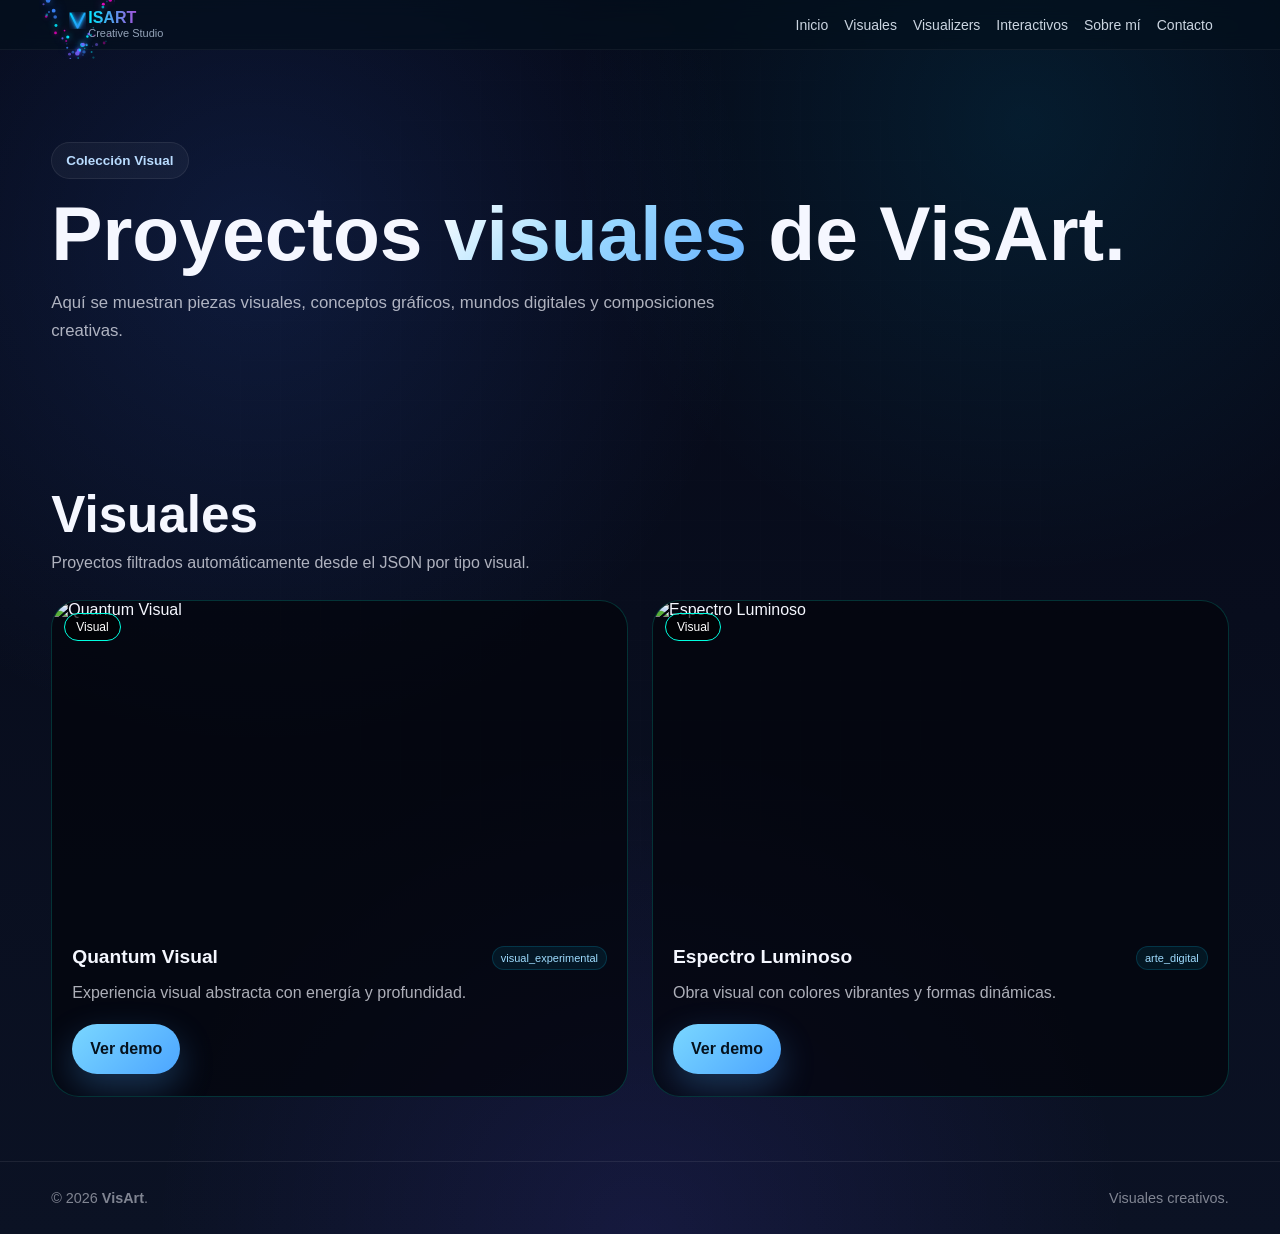
==== visuales/index.html @ d6d8d255 "Add index.html for Visuales page structure This file contains the HTML structure for the Visuales pa" ====
<!DOCTYPE html>
<html lang="es">
<head>
  <meta charset="UTF-8" />
  <meta name="viewport" content="width=device-width, initial-scale=1.0" />

  <title>Visuales | VisArt</title>
  <meta name="google" content="notranslate">
  <meta name="description" content="Galería de proyectos visuales de VisArt." />

  <link rel="stylesheet" href="../style.css">
</head>

<body>
  <div class="bg-grid"></div>

  <header class="header">
    <div class="container header-inner">

      <a href="../" class="brand" aria-label="Ir al inicio de VisArt">
        <div class="brand-mark">
          <svg viewBox="0 0 100 100" class="v-nav" aria-hidden="true">
            <defs>
              <linearGradient id="vGradient" x1="0%" y1="0%" x2="100%" y2="100%">
                <stop offset="0%" stop-color="#00d4ff"/>
                <stop offset="100%" stop-color="#3b82f6"/>
              </linearGradient>
            </defs>
            <path d="M10 10 L50 90 L90 10" />
          </svg>

          <canvas class="v-canvas" aria-hidden="true"></canvas>
        </div>

        <div class="brand-text">
          <span>ISART</span>
          <small>Creative Studio</small>
        </div>
      </a>

      <nav class="nav-links" aria-label="Navegación principal">
        <a href="../">Inicio</a>
        <a href="../visuales/">Visuales</a>
        <a href="../visualizers/">Visualizers</a>
        <a href="../interactivos/">Interactivos</a>
        <a href="../#sobre-mi">Sobre mí</a>
        <a href="../#contacto">Contacto</a>
      </nav>

    </div>
  </header>

  <main>
    <section class="hero" id="inicio">
      <div class="container">
        <div class="hero-content">
          <div class="eyebrow">Colección Visual</div>

          <h1>
            Proyectos <span>visuales</span> de VisArt.
          </h1>

          <p>
            Aquí se muestran piezas visuales, conceptos gráficos, mundos digitales y composiciones creativas.
          </p>
        </div>
      </div>
    </section>

    <section class="section" id="proyectos">
      <div class="container">
        <div class="section-head">
          <h2>Visuales</h2>
          <p>Proyectos filtrados automáticamente desde el JSON por tipo visual.</p>
        </div>

        <div class="projects-grid" id="projects-container"></div>
      </div>
    </section>
  </main>

  <footer>
    <div class="container footer-line">
      <div>© 2026 <strong>VisArt</strong>.</div>
      <div>Visuales creativos.</div>
    </div>
  </footer>

  <script src="../script.js"></script>
</body>
</html>
---- style.css ----
:root {
  --bg: #050816;
  --bg2: #0b1224;
  --panel: rgba(255, 255, 255, .06);
  --panel-border: rgba(255, 255, 255, .1);
  --text: #f5f7ff;
  --muted: rgba(245, 247, 255, .7);
  --soft: rgba(245, 247, 255, .5);
  --blue1: #7ad7ff;
  --blue2: #4ca5ff;
  --glow: rgba(76, 165, 255, .28);
  --radius: 24px;
  --shadow: 0 20px 60px rgba(0, 0, 0, .35);
  --max: 1200px;
}

* {
  box-sizing: border-box;
}

html {
  scroll-behavior: smooth;
}

body {
  margin: 0;
  font-family: Arial, Helvetica, sans-serif;
  color: var(--text);
  background:
    radial-gradient(circle at 20% 20%, rgba(60, 120, 255, .15), transparent 35%),
    radial-gradient(circle at 80% 10%, rgba(0, 200, 255, .10), transparent 30%),
    radial-gradient(circle at 50% 100%, rgba(100, 80, 255, .12), transparent 35%),
    linear-gradient(180deg, var(--bg), var(--bg2));
  min-height: 100vh;
  overflow-x: hidden;
}

a {
  color: inherit;
  text-decoration: none;
}

.container {
  width: min(var(--max), 92%);
  margin: 0 auto;
}

.bg-grid {
  position: fixed;
  inset: 0;
  pointer-events: none;
  background-image:
    linear-gradient(rgba(255, 255, 255, .035) 1px, transparent 1px),
    linear-gradient(90deg, rgba(255, 255, 255, .035) 1px, transparent 1px);
  background-size: 40px 40px;
  mask-image: radial-gradient(circle at center, black 45%, transparent 90%);
  opacity: .25;
  z-index: 0;
}

.header {
  position: sticky;
  top: 0;
  z-index: 1000;
  backdrop-filter: blur(10px);
  background: rgba(4, 16, 29, 0.65);
  border-bottom: 1px solid rgba(255, 255, 255, 0.05);
}

.header-inner {
  max-width: 1200px;
  margin: 0 auto;
  padding: 10px 16px;
  display: flex;
  align-items: center;
  justify-content: space-between;
  gap: 18px;
}

.brand {
  display: flex;
  align-items: center;
  gap: 1px;
  flex-shrink: 0;
  min-width: max-content;
}

.brand-mark {
  position: relative;
  width: 20px;
  height: 20px;
  min-width: 20px;
  max-width: 20px;
  flex: 0 0 20px;

  border-radius: 6px;
  display: flex;
  align-items: center;
  justify-content: center;

  overflow: visible;
  background: transparent;
  box-shadow: none;
  border: none;
  
}

.v-nav {
  position: relative;
  z-index: 2;
  display: block;
  width: 86%;
  height: 86%;
  transform: translateY(-4px);
}

.v-nav path {
  fill: none;
  stroke: url(#vGradient);
  stroke-width: 11;
  stroke-linecap: round;
  stroke-linejoin: round;
  stroke-dasharray: 200;
  stroke-dashoffset: 200;
  filter:
    drop-shadow(0 0 8px #00d4ff)
    drop-shadow(0 0 18px #3b82f6);
  animation:
    drawV 2s ease-out forwards,
    glowV 3s infinite ease-in-out;
}

.v-canvas {
  position: absolute;
  left: -28px;
  top: -24px;
  width: calc(100% + 56px);
  height: calc(100% + 48px);
  pointer-events: none;
  z-index: 4;
}

.brand-text span {
  display: block;
  font-weight: 700;
  font-size: 16px;
  line-height: 1;
  background: linear-gradient(90deg, #00eaff, #ff00c8);
  -webkit-background-clip: text;
  -webkit-text-fill-color: transparent;
}

.brand-text small {
  display: block;
  margin-top: 2px;
  font-size: 11px;
  line-height: 1;
  color: #94a3b8;
}

.nav-links {
  display: flex;
  align-items: center;
  gap: 16px;
  flex-wrap: wrap;
  justify-content: flex-end;
}

.nav-links a {
  font-size: 14px;
  color: #cbd5e1;
  position: relative;
  transition: 0.3s;
  white-space: nowrap;
}

.nav-links a:hover {
  color: #fff;
}

.nav-links a::after {
  content: "";
  position: absolute;
  left: 0;
  bottom: -4px;
  width: 0%;
  height: 2px;
  background: linear-gradient(90deg, #00d4ff, #3b82f6);
  transition: 0.3s;
}

.nav-links a:hover::after {
  width: 100%;
}

.nav-cta {
  padding: 6px 12px;
  border-radius: 8px;
  background: linear-gradient(135deg, #00d4ff, #3b82f6);
  color: #04101d !important;
  font-weight: 600;
}

.nav-cta::after {
  display: none;
}

.hero {
  position: relative;
  z-index: 1;
  padding: 92px 0 58px;
}

.hero-grid {
  display: grid;
  grid-template-columns: 1.15fr .85fr;
  gap: 28px;
  align-items: center;
}

.hero-content p {
  color: var(--muted);
  font-size: 1.05rem;
  line-height: 1.7;
  max-width: 680px;
}

h1 {
  font-size: clamp(2.6rem, 6vw, 5.2rem);
  line-height: .96;
  margin: 0 0 18px;
}

h1 span {
  background: linear-gradient(135deg, #ffffff, #9fdcff 45%, #66b2ff 100%);
  -webkit-background-clip: text;
  background-clip: text;
  color: transparent;
}

.eyebrow {
  display: inline-flex;
  align-items: center;
  gap: 10px;
  padding: 10px 14px;
  border-radius: 999px;
  background: rgba(255, 255, 255, .04);
  border: 1px solid rgba(255, 255, 255, .08);
  color: #b9dcff;
  font-weight: 700;
  font-size: .84rem;
  margin-bottom: 18px;
}

.hero-actions {
  display: flex;
  align-items: center;
  gap: 12px;
  flex-wrap: wrap;
  margin-top: 24px;
}

.hero-points {
  display: flex;
  gap: 10px;
  flex-wrap: wrap;
  margin-top: 22px;
}

.hero-points span {
  padding: 8px 12px;
  border-radius: 999px;
  background: rgba(255, 255, 255, .05);
  border: 1px solid rgba(255, 255, 255, .08);
  color: var(--soft);
  font-size: .86rem;
}

.btn {
  display: inline-flex;
  align-items: center;
  justify-content: center;
  gap: 10px;
  min-height: 50px;
  padding: 0 18px;
  border-radius: 999px;
  font-weight: 800;
  transition: .22s ease;
}

.btn:hover {
  transform: translateY(-2px);
}

.btn-primary {
  color: #05111d;
  background: linear-gradient(135deg, var(--blue1), var(--blue2));
  box-shadow: 0 14px 35px var(--glow);
}

.btn-secondary {
  color: #fff;
  background: rgba(255, 255, 255, .04);
  border: 1px solid rgba(255, 255, 255, .1);
}

.hero-card {
  position: relative;
  padding: 24px;
  border-radius: 30px;
  background: linear-gradient(180deg, rgba(255, 255, 255, .08), rgba(255, 255, 255, .04));
  border: 1px solid rgba(255, 255, 255, .1);
  box-shadow: var(--shadow);
  display: flex;
  flex-direction: column;
  justify-content: space-between;
  min-height: 420px;
}

.hero-visual {
  position: relative;
  height: 100%;
  aspect-ratio: 16 / 9;
  border-radius: 24px;
  overflow: hidden;
  background: black;
  display: flex;
  align-items: center;
  justify-content: center;
}

.bg-video {
  position: absolute;
  inset: 0;
  width: 100%;
  height: 100%;
  object-fit: cover;
  z-index: 1;
}

#bgFX {
  position: absolute;
  inset: 0;
  z-index: 2;
  pointer-events: none;
}

.hero-mini-stats {
  display: flex;
  gap: 12px;
  margin-top: 15px;
}

.mini {
  flex: 1;
  padding: 12px;
  border-radius: 12px;
  background: rgba(255, 255, 255, 0.05);
  text-align: center;
  border: 1px solid rgba(255, 255, 255, 0.08);
}

.mini strong {
  display: block;
  font-size: 14px;
  background: linear-gradient(90deg, #00eaff, #ff00c8);
  -webkit-background-clip: text;
  -webkit-text-fill-color: transparent;
}

.mini small {
  font-size: 11px;
  color: var(--soft);
}

.section {
  position: relative;
  z-index: 1;
  padding: 64px 0;
}

.section-head {
  margin-bottom: 28px;
}

.section-head h2 {
  font-size: clamp(2rem, 4vw, 3.2rem);
  margin: 0 0 10px;
}

.section-head p {
  color: var(--muted);
  margin: 0;
}

.projects-grid {
  display: grid;
  grid-template-columns: repeat(auto-fit, minmax(300px, 1fr));
  gap: 24px;
}

.project-card {
  position: relative;
  overflow: hidden;
  border-radius: 28px;
  border: 1px solid rgba(0, 255, 220, 0.18);
  background: rgba(3, 5, 12, 0.72);
  transition: transform 0.35s ease, box-shadow 0.35s ease, border-color 0.35s ease;
}

.project-card:hover {
  transform: translateY(-10px) scale(1.025);
  border-color: rgba(0, 255, 220, 0.55);
  box-shadow: 0 0 28px rgba(0, 255, 220, 0.25);
}

.project-thumb {
  position: relative;
  aspect-ratio: 16 / 9;
  overflow: hidden;
}

.project-thumb img {
  width: 100%;
  height: 100%;
  object-fit: cover;
  transition: 0.5s;
}

.project-card:hover .project-thumb img {
  transform: scale(1.08);
}

.project-badge {
  position: absolute;
  top: 12px;
  left: 12px;
  padding: 6px 11px;
  border-radius: 999px;
  background: rgba(0, 0, 0, 0.68);
  color: #fff;
  border: 1px solid #00ffe0;
  font-size: 12px;
}

.project-body {
  padding: 22px 20px;
}

.project-top {
  display: flex;
  align-items: flex-start;
  justify-content: space-between;
  gap: 12px;
  margin-bottom: 10px;
}

.project-top h3 {
  margin: 0;
  font-size: 1.2rem;
}

.project-tag {
  flex-shrink: 0;
  font-size: 11px;
  color: #9fdcff;
  padding: 5px 8px;
  border-radius: 999px;
  background: rgba(0, 212, 255, .08);
  border: 1px solid rgba(0, 212, 255, .16);
}

.project-body p {
  color: var(--muted);
  line-height: 1.6;
  margin: 0 0 18px;
}

.project-actions {
  display: flex;
  align-items: center;
  gap: 10px;
}

.about-grid {
  display: grid;
  grid-template-columns: 1fr 1fr;
  gap: 24px;
}

.glass {
  border-radius: 28px;
  padding: 24px;
  background: linear-gradient(180deg, rgba(255, 255, 255, .06), rgba(255, 255, 255, .035));
  border: 1px solid rgba(255, 255, 255, .1);
}

.glass h3,
.glass h2 {
  margin-top: 0;
}

.glass p {
  color: var(--muted);
  line-height: 1.6;
}

.skills {
  display: flex;
  flex-wrap: wrap;
  gap: 10px;
  margin-top: 16px;
}

.skills span {
  padding: 8px 10px;
  border-radius: 999px;
  background: rgba(255, 255, 255, .05);
  border: 1px solid rgba(255, 255, 255, .08);
  color: var(--soft);
  font-size: .84rem;
}

.contact-box {
  text-align: center;
}

footer {
  position: relative;
  z-index: 1;
  padding: 28px 0;
  border-top: 1px solid rgba(255, 255, 255, .08);
}

.footer-line {
  display: flex;
  align-items: center;
  justify-content: space-between;
  gap: 16px;
  color: var(--soft);
  font-size: .9rem;
}

@keyframes drawV {
  from {
    stroke-dashoffset: 200;
  }

  to {
    stroke-dashoffset: 0;
  }
}

@keyframes glowV {
  0%, 100% {
    filter:
      drop-shadow(0 0 4px #00d4ff)
      drop-shadow(0 0 10px #3b82f6);
  }

  50% {
    filter:
      drop-shadow(0 0 12px #00d4ff)
      drop-shadow(0 0 24px #3b82f6);
  }
}

@media (max-width: 980px) {
  .hero-grid {
    grid-template-columns: 1fr;
  }

  .hero-card {
    min-height: 360px;
  }

  .about-grid {
    grid-template-columns: 1fr;
  }
}

@media (max-width: 768px) {
  .header-inner {
    padding: 8px 12px;
    align-items: center;
  }

  .brand-mark {
    width: 20px;
    height: 20px;
    min-width: 20px;
    max-width: 20px;
    flex: 0 0 20px;
  }

  .brand-text span {
    font-size: 14px;
  }

  .brand-text small {
    font-size: 10px;
  }

  .nav-links {
    gap: 10px;
  }

  .nav-links a {
    font-size: 12px;
  }

  .nav-cta {
    padding: 5px 9px;
  }

  .hero {
    padding-top: 64px;
  }

  .btn {
    min-height: 44px;
    padding: 0 14px;
    font-size: 13px;
  }

  .projects-grid {
    grid-template-columns: 1fr;
  }

  .hero-mini-stats {
    flex-direction: column;
  }

  .footer-line {
    flex-direction: column;
    text-align: center;
  }
}

@media (max-width: 520px) {
  .header-inner {
    flex-direction: column;
    align-items: flex-start;
  }

  .nav-links {
    justify-content: flex-start;
    width: 100%;
  }

  h1 {
    font-size: clamp(2.3rem, 13vw, 3.8rem);
  }

  .hero-card {
    padding: 16px;
    min-height: 300px;
  }
}
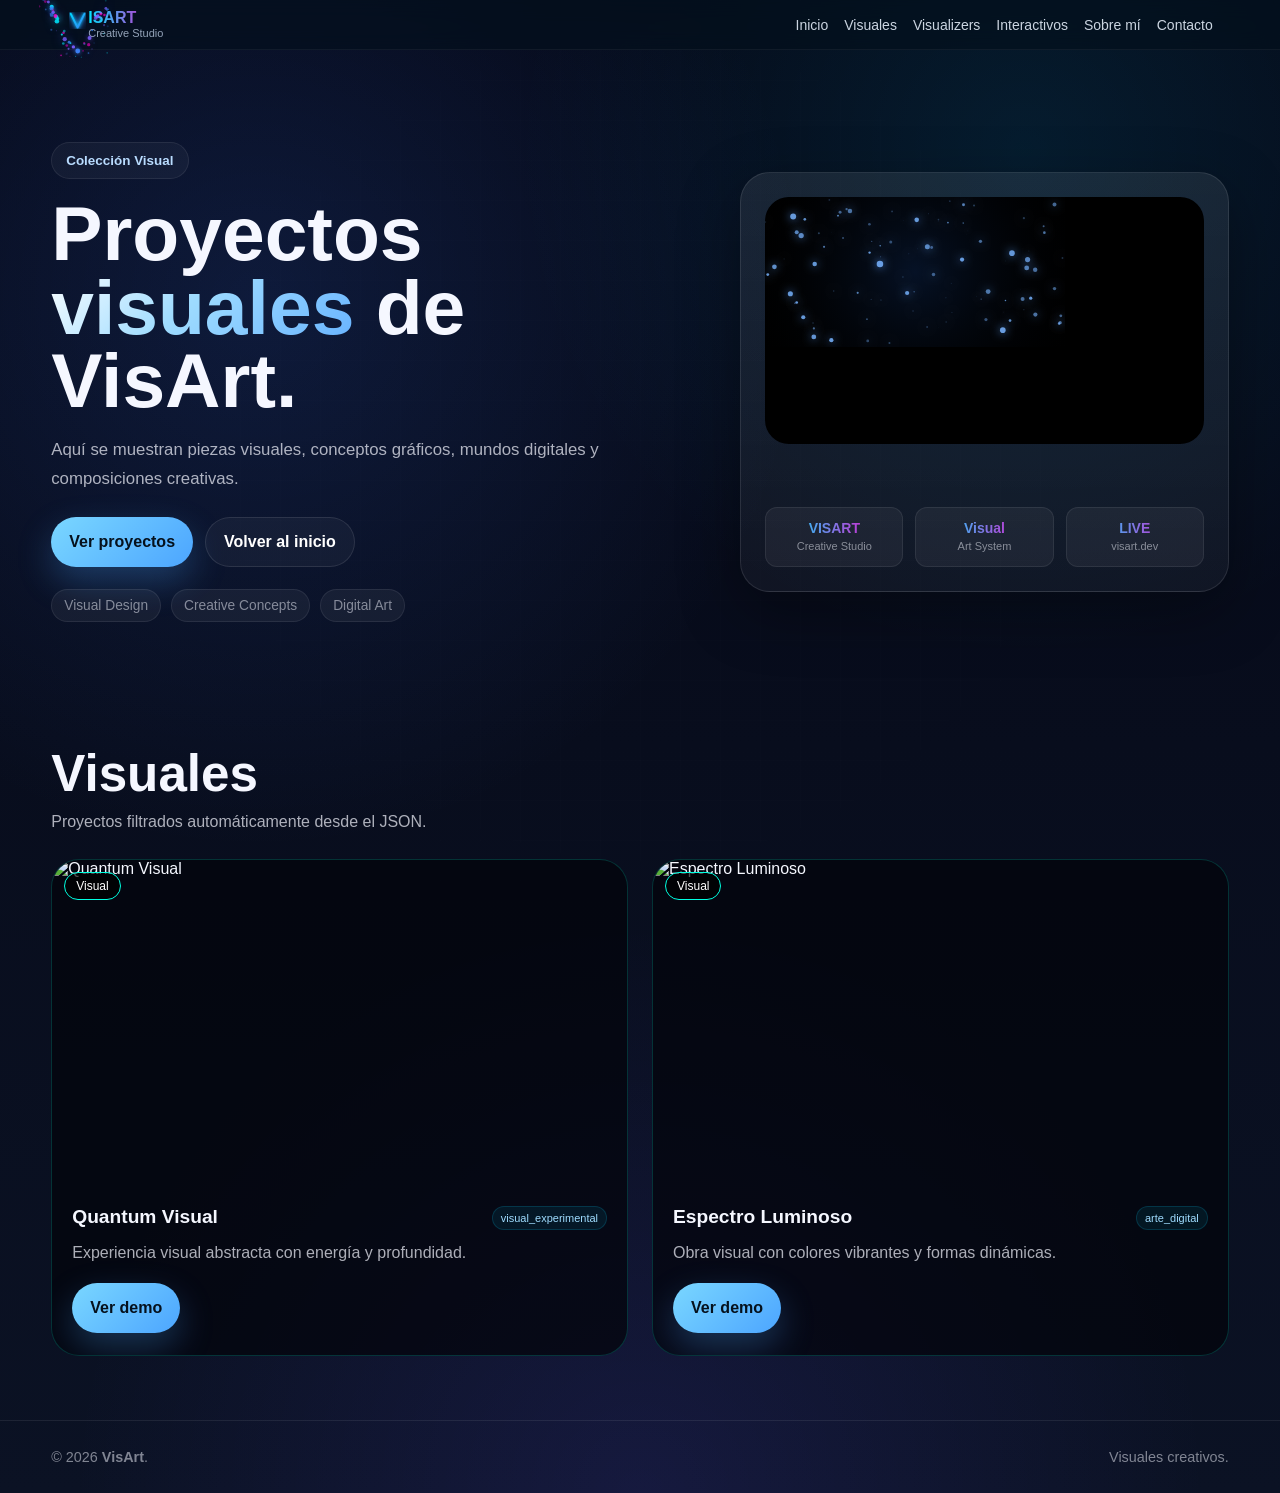
==== commit 01b0c643: "Update index.html with new hero section and content" ====
--- a/visuales/index.html
+++ b/visuales/index.html
@@ -5,6 +5,7 @@
   <meta name="viewport" content="width=device-width, initial-scale=1.0" />
 
   <title>Visuales | VisArt</title>
+
   <meta name="google" content="notranslate">
   <meta name="description" content="Galería de proyectos visuales de VisArt." />
 
@@ -17,9 +18,9 @@
   <header class="header">
     <div class="container header-inner">
 
-      <a href="../" class="brand" aria-label="Ir al inicio de VisArt">
+      <a href="../" class="brand">
         <div class="brand-mark">
-          <svg viewBox="0 0 100 100" class="v-nav" aria-hidden="true">
+          <svg viewBox="0 0 100 100" class="v-nav">
             <defs>
               <linearGradient id="vGradient" x1="0%" y1="0%" x2="100%" y2="100%">
                 <stop offset="0%" stop-color="#00d4ff"/>
@@ -29,7 +30,7 @@
             <path d="M10 10 L50 90 L90 10" />
           </svg>
 
-          <canvas class="v-canvas" aria-hidden="true"></canvas>
+          <canvas class="v-canvas"></canvas>
         </div>
 
         <div class="brand-text">
@@ -38,7 +39,7 @@
         </div>
       </a>
 
-      <nav class="nav-links" aria-label="Navegación principal">
+      <nav class="nav-links">
         <a href="../">Inicio</a>
         <a href="../visuales/">Visuales</a>
         <a href="../visualizers/">Visualizers</a>
@@ -51,8 +52,11 @@
   </header>
 
   <main>
+
+    <!-- HERO CON VISUAL -->
     <section class="hero" id="inicio">
-      <div class="container">
+      <div class="container hero-grid">
+
         <div class="hero-content">
           <div class="eyebrow">Colección Visual</div>
 
@@ -63,20 +67,62 @@
           <p>
             Aquí se muestran piezas visuales, conceptos gráficos, mundos digitales y composiciones creativas.
           </p>
+
+          <div class="hero-actions">
+            <a class="btn btn-primary" href="#proyectos">Ver proyectos</a>
+            <a class="btn btn-secondary" href="../">Volver al inicio</a>
+          </div>
+
+          <div class="hero-points">
+            <span>Visual Design</span>
+            <span>Creative Concepts</span>
+            <span>Digital Art</span>
+          </div>
         </div>
+
+        <!-- HERO VISUAL -->
+        <div class="hero-card">
+          <div class="hero-visual">
+            <video autoplay muted loop playsinline class="bg-video">
+              <source src="../assets/hero-card.mp4" type="video/mp4">
+            </video>
+
+            <canvas id="bgFX"></canvas>
+          </div>
+
+          <div class="hero-mini-stats">
+            <div class="mini">
+              <strong>VISART</strong>
+              <small>Creative Studio</small>
+            </div>
+
+            <div class="mini">
+              <strong>Visual</strong>
+              <small>Art System</small>
+            </div>
+
+            <div class="mini">
+              <strong>LIVE</strong>
+              <small>visart.dev</small>
+            </div>
+          </div>
+        </div>
+
       </div>
     </section>
 
+    <!-- PROYECTOS -->
     <section class="section" id="proyectos">
       <div class="container">
         <div class="section-head">
           <h2>Visuales</h2>
-          <p>Proyectos filtrados automáticamente desde el JSON por tipo visual.</p>
+          <p>Proyectos filtrados automáticamente desde el JSON.</p>
         </div>
 
         <div class="projects-grid" id="projects-container"></div>
       </div>
     </section>
+
   </main>
 
   <footer>
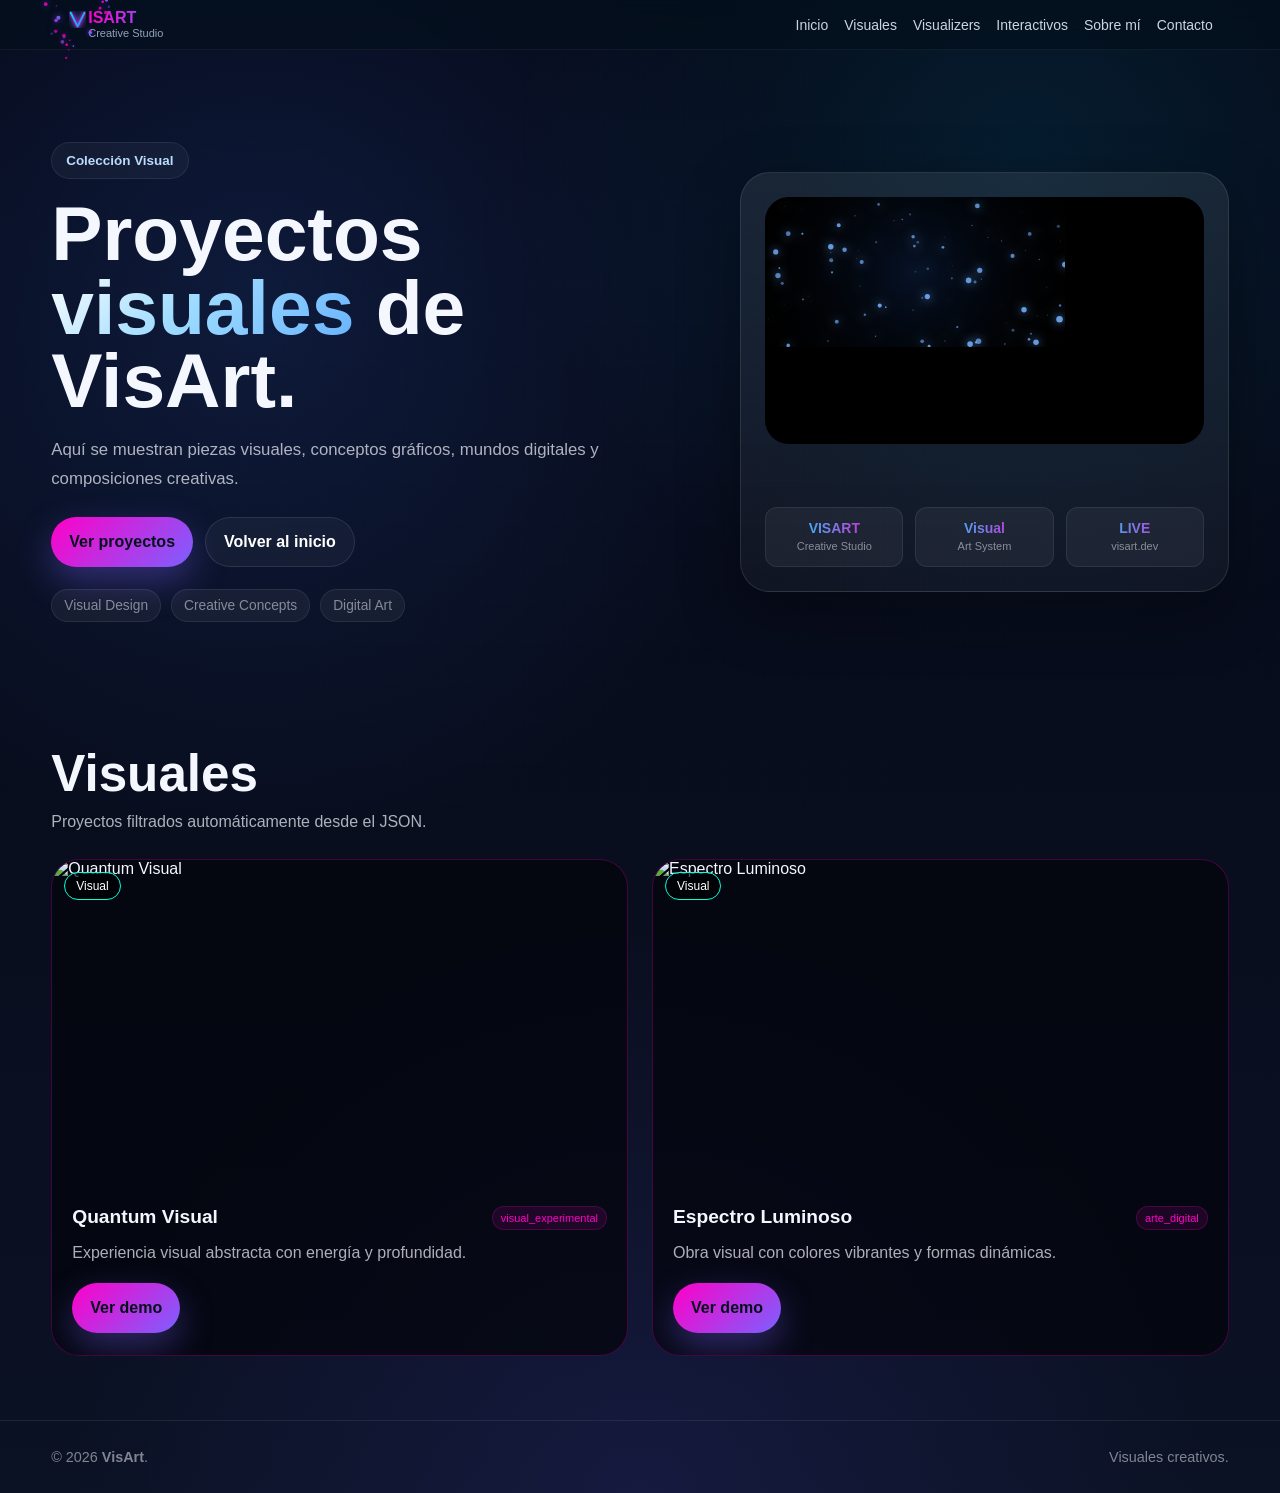
==== commit ecb4031b: "Add data attribute to body tag in index.html" ====
--- a/visuales/index.html
+++ b/visuales/index.html
@@ -12,7 +12,8 @@
   <link rel="stylesheet" href="../style.css">
 </head>
 
-<body>
+<body class="page-visuales"
+  data-tipo="visual">
   <div class="bg-grid"></div>
 
   <header class="header">
--- a/style.css
+++ b/style.css
@@ -111,7 +111,7 @@
   display: block;
   width: 86%;
   height: 86%;
-  transform: translateY(-4px);
+  transform: translateY(-5px);
 }
 
 .v-nav path {
@@ -123,8 +123,8 @@
   stroke-dasharray: 200;
   stroke-dashoffset: 200;
   filter:
-    drop-shadow(0 0 8px #00d4ff)
-    drop-shadow(0 0 18px #3b82f6);
+  drop-shadow(0 0 8px var(--accent1))
+  drop-shadow(0 0 18px var(--accent2));
   animation:
     drawV 2s ease-out forwards,
     glowV 3s infinite ease-in-out;
@@ -145,7 +145,7 @@
   font-weight: 700;
   font-size: 16px;
   line-height: 1;
-  background: linear-gradient(90deg, #00eaff, #ff00c8);
+   background: linear-gradient(90deg, var(--accent1), var(--accent2));
   -webkit-background-clip: text;
   -webkit-text-fill-color: transparent;
 }
@@ -185,7 +185,7 @@
   bottom: -4px;
   width: 0%;
   height: 2px;
-  background: linear-gradient(90deg, #00d4ff, #3b82f6);
+  background: linear-gradient(90deg, var(--accent1), var(--accent2));
   transition: 0.3s;
 }
 
@@ -294,8 +294,8 @@
 
 .btn-primary {
   color: #05111d;
-  background: linear-gradient(135deg, var(--blue1), var(--blue2));
-  box-shadow: 0 14px 35px var(--glow);
+ background: linear-gradient(135deg, var(--accent1), var(--accent2));
+  box-shadow: 0 14px 35px color-mix(in srgb, var(--accent2) 35%, transparent);
 }
 
 .btn-secondary {
@@ -405,13 +405,14 @@
   border-radius: 28px;
   border: 1px solid rgba(0, 255, 220, 0.18);
   background: rgba(3, 5, 12, 0.72);
+   border-color: color-mix(in srgb, var(--accent1) 25%, transparent);
   transition: transform 0.35s ease, box-shadow 0.35s ease, border-color 0.35s ease;
 }
 
 .project-card:hover {
   transform: translateY(-10px) scale(1.025);
-  border-color: rgba(0, 255, 220, 0.55);
-  box-shadow: 0 0 28px rgba(0, 255, 220, 0.25);
+  border-color: color-mix(in srgb, var(--accent1) 70%, transparent);
+  box-shadow: 0 0 28px color-mix(in srgb, var(--accent1) 35%, transparent);
 }
 
 .project-thumb {
@@ -463,11 +464,11 @@
 .project-tag {
   flex-shrink: 0;
   font-size: 11px;
-  color: #9fdcff;
+  color: var(--accent1);
   padding: 5px 8px;
   border-radius: 999px;
-  background: rgba(0, 212, 255, .08);
-  border: 1px solid rgba(0, 212, 255, .16);
+ background: color-mix(in srgb, var(--accent1) 10%, transparent);
+  border: 1px solid color-mix(in srgb, var(--accent1) 20%, transparent);
 }
 
 .project-body p {
@@ -657,3 +658,191 @@
     min-height: 300px;
   }
 }
+/* ===== VISUALES (AZUL / VIOLETA) ===== */
+body.page-visuales {
+  --blue1: #00eaff;
+  --blue2: #7b61ff;
+  --accent1: #00eaff;
+  --accent2: #7b61ff;
+}
+
+/* ===== VISUALIZERS (VERDE / CYAN) ===== */
+body.page-visualizers {
+  --blue1: #00ff88;
+  --blue2: #00c2ff;
+  --accent1: #00ff88;
+  --accent2: #00c2ff;
+}
+
+/* ===== INTERACTIVOS (MAGENTA / NARANJA) ===== */
+body.page-interactivos {
+  --blue1: #ff00c8;
+  --blue2: #ff7a00;
+  --accent1: #ff00c8;
+  --accent2: #ff7a00;
+}
+body.page-home {
+  --accent1: #00eaff;
+  --accent2: #3b82f6;
+  --blue1: #7ad7ff;
+  --blue2: #4ca5ff;
+}
+/* ============================= */
+/* COLORES POR PAGINA - FINAL */
+/* ============================= */
+
+body.page-home {
+  --accent1: #00eaff;
+  --accent2: #3b82f6;
+}
+
+body.page-visuales {
+  --accent1: #ff00c8;
+  --accent2: #7b61ff;
+}
+
+body.page-visualizers {
+  --accent1: #00ff88;
+  --accent2: #00c2ff;
+}
+
+body.page-interactivos {
+  --accent1: #ff7a00;
+  --accent2: #ff00c8;
+}
+
+body .brand-text span,
+body.page-home .brand-text span,
+body.page-visuales .brand-text span,
+body.page-visualizers .brand-text span,
+body.page-interactivos .brand-text span {
+  background: linear-gradient(90deg, var(--accent1), var(--accent2)) !important;
+  -webkit-background-clip: text !important;
+  -webkit-text-fill-color: transparent !important;
+}
+
+body .btn-primary,
+body .nav-cta {
+  background: linear-gradient(135deg, var(--accent1), var(--accent2)) !important;
+}
+
+body .nav-links a::after {
+  background: linear-gradient(90deg, var(--accent1), var(--accent2)) !important;
+}
+
+body .v-nav path {
+  filter:
+    drop-shadow(0 0 8px var(--accent1))
+    drop-shadow(0 0 18px var(--accent2)) !important;
+/* ===== FONDO HOME ===== */
+body.page-home {
+  background:
+    radial-gradient(circle at 20% 20%, rgba(60, 120, 255, .15), transparent 35%),
+    radial-gradient(circle at 80% 10%, rgba(0, 200, 255, .10), transparent 30%),
+    radial-gradient(circle at 50% 100%, rgba(100, 80, 255, .12), transparent 35%),
+    linear-gradient(180deg, #050816, #0b1224);
+}
+
+/* ===== VISUALES (AZUL/VIOLETA) ===== */
+body.page-visuales {
+  background:
+    radial-gradient(circle at 20% 20%, rgba(0, 234, 255, .18), transparent 35%),
+    radial-gradient(circle at 80% 10%, rgba(123, 97, 255, .15), transparent 30%),
+    radial-gradient(circle at 50% 100%, rgba(80, 60, 255, .18), transparent 35%),
+    linear-gradient(180deg, #040816, #0a1022);
+}
+
+/* ===== VISUALIZERS (VERDE/CYAN) ===== */
+body.page-visualizers {
+  background:
+    radial-gradient(circle at 20% 20%, rgba(0, 255, 136, .18), transparent 35%),
+    radial-gradient(circle at 80% 10%, rgba(0, 194, 255, .15), transparent 30%),
+    radial-gradient(circle at 50% 100%, rgba(0, 255, 180, .12), transparent 35%),
+    linear-gradient(180deg, #041610, #0a221c);
+}
+
+/* ===== INTERACTIVOS (NARANJA/MAGENTA) ===== */
+body.page-interactivos {
+  background:
+    radial-gradient(circle at 20% 20%, rgba(255, 122, 0, .18), transparent 35%),
+    radial-gradient(circle at 80% 10%, rgba(255, 0, 200, .15), transparent 30%),
+    radial-gradient(circle at 50% 100%, rgba(255, 80, 0, .12), transparent 35%),
+    linear-gradient(180deg, #160805, #22100a);
+}
+/* ============================= */
+/* COLORES Y FONDOS POR PAGINA */
+/* ============================= */
+
+body.page-home {
+  --accent1: #00eaff;
+  --accent2: #3b82f6;
+  --blue1: #7ad7ff;
+  --blue2: #4ca5ff;
+
+  background:
+    radial-gradient(circle at 20% 20%, rgba(60, 120, 255, .15), transparent 35%),
+    radial-gradient(circle at 80% 10%, rgba(0, 200, 255, .10), transparent 30%),
+    radial-gradient(circle at 50% 100%, rgba(100, 80, 255, .12), transparent 35%),
+    linear-gradient(180deg, #050816, #0b1224);
+}
+
+body.page-visuales {
+  --accent1: #00eaff;
+  --accent2: #7b61ff;
+  --blue1: #00eaff;
+  --blue2: #7b61ff;
+
+  background:
+    radial-gradient(circle at 20% 20%, rgba(0, 234, 255, .20), transparent 35%),
+    radial-gradient(circle at 80% 10%, rgba(123, 97, 255, .18), transparent 30%),
+    radial-gradient(circle at 50% 100%, rgba(80, 60, 255, .20), transparent 35%),
+    linear-gradient(180deg, #040816, #0a1022);
+}
+
+body.page-visualizers {
+  --accent1: #00ff88;
+  --accent2: #00c2ff;
+  --blue1: #00ff88;
+  --blue2: #00c2ff;
+
+  background:
+    radial-gradient(circle at 20% 20%, rgba(0, 255, 136, .20), transparent 35%),
+    radial-gradient(circle at 80% 10%, rgba(0, 194, 255, .18), transparent 30%),
+    radial-gradient(circle at 50% 100%, rgba(0, 255, 180, .14), transparent 35%),
+    linear-gradient(180deg, #031611, #09241d);
+}
+
+body.page-interactivos {
+  --accent1: #ff7a00;
+  --accent2: #ff00c8;
+  --blue1: #ff7a00;
+  --blue2: #ff00c8;
+
+  background:
+    radial-gradient(circle at 20% 20%, rgba(255, 122, 0, .20), transparent 35%),
+    radial-gradient(circle at 80% 10%, rgba(255, 0, 200, .18), transparent 30%),
+    radial-gradient(circle at 50% 100%, rgba(255, 80, 0, .14), transparent 35%),
+    linear-gradient(180deg, #160805, #22100a);
+}
+
+body .brand-text span,
+body .mini strong {
+  background: linear-gradient(90deg, var(--accent1), var(--accent2)) !important;
+  -webkit-background-clip: text !important;
+  -webkit-text-fill-color: transparent !important;
+}
+
+body .btn-primary,
+body .nav-cta {
+  background: linear-gradient(135deg, var(--accent1), var(--accent2)) !important;
+}
+
+body .nav-links a::after {
+  background: linear-gradient(90deg, var(--accent1), var(--accent2)) !important;
+}
+
+body .v-nav path {
+  filter:
+    drop-shadow(0 0 8px var(--accent1))
+    drop-shadow(0 0 18px var(--accent2)) !important;
+}
